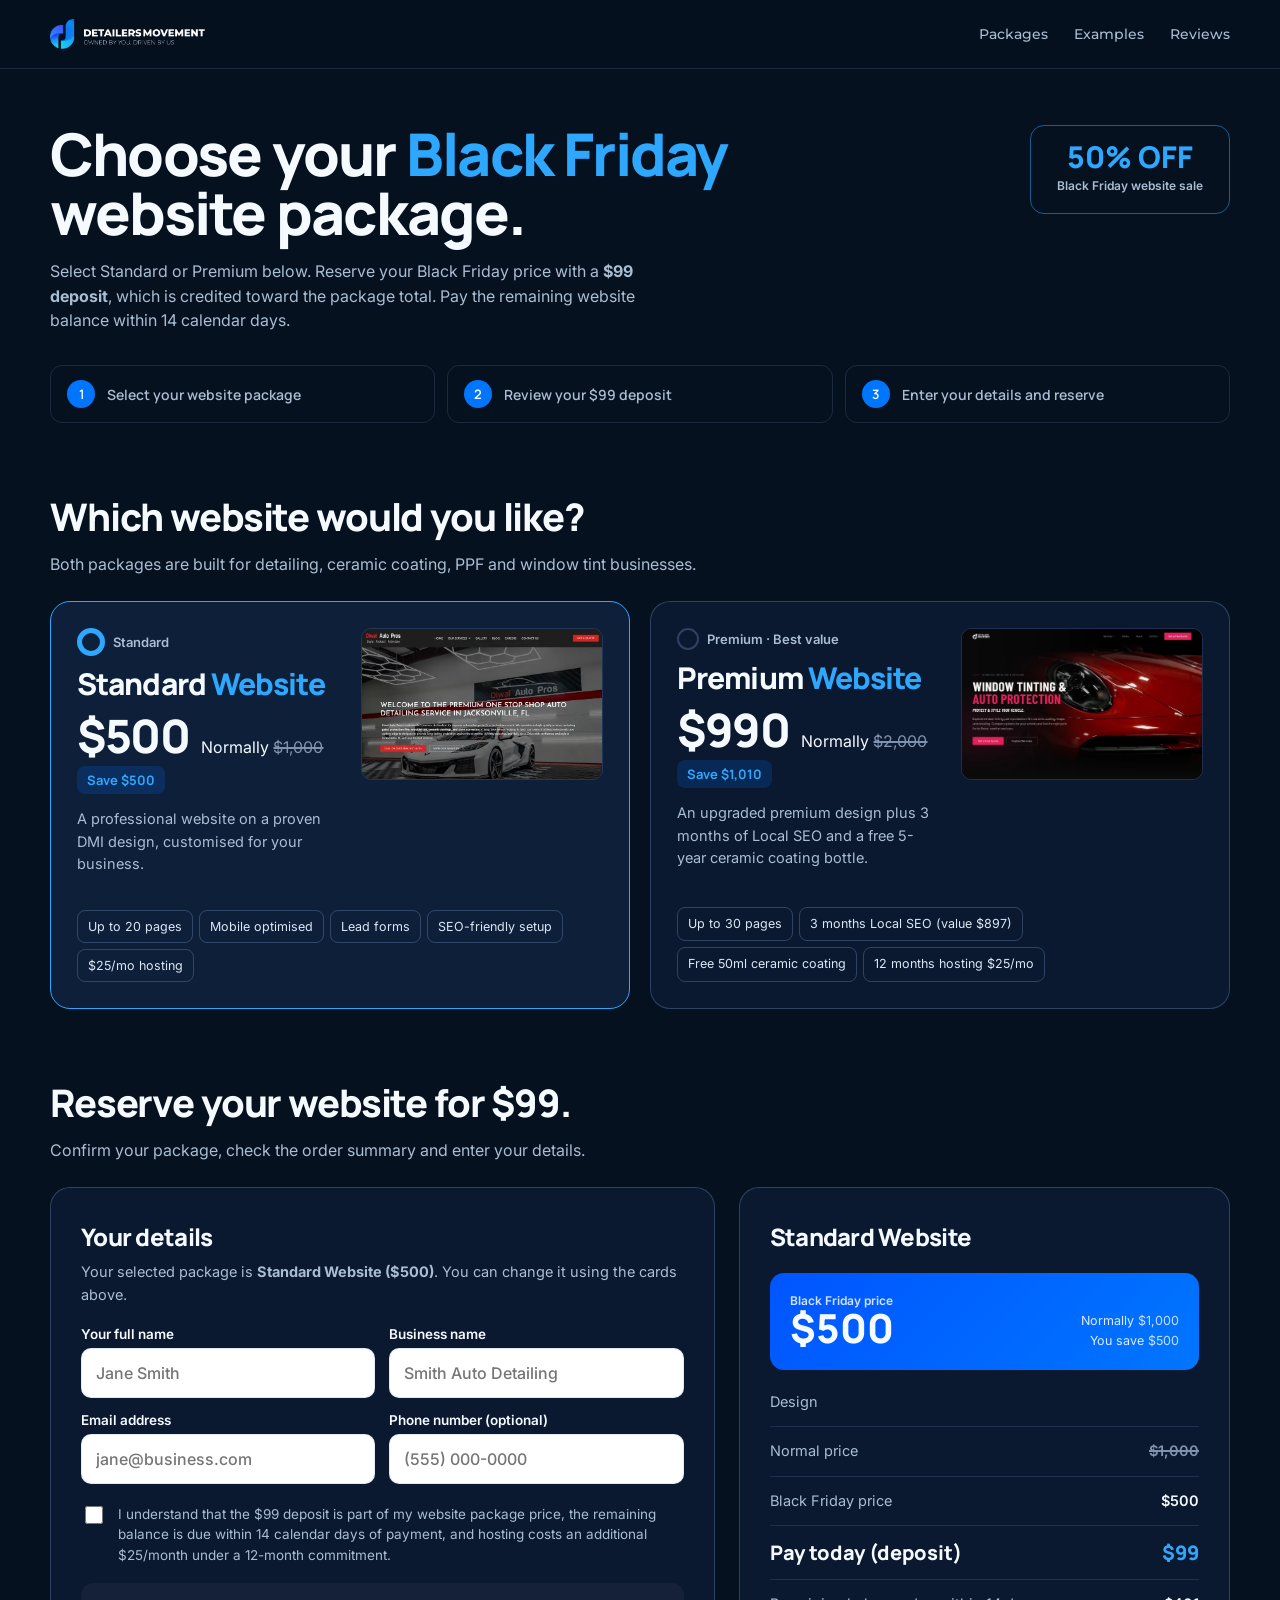
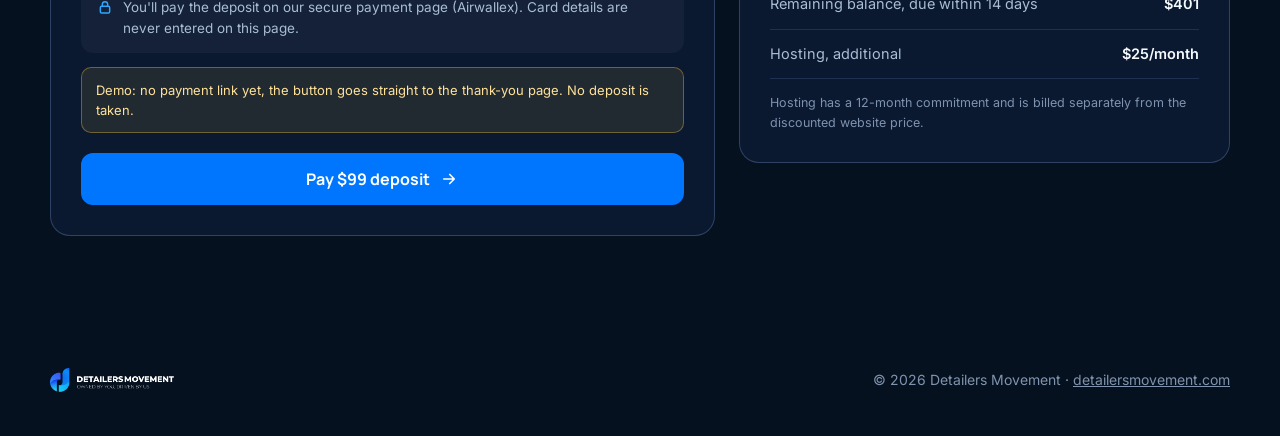
==== site/checkout/index.html @ 22fea7bb "DMI Black Friday 2026 landing + checkout, GHL lead API Co-Authored-By: Claude Opus 5.5 <noreply@anth" ====
<!doctype html>
<html lang="en">
<head>
<meta charset="utf-8">
<meta name="viewport" content="width=device-width,initial-scale=1,viewport-fit=cover">
<title>Reserve your Black Friday website | Detailers Movement</title>
<meta name="robots" content="noindex">
<meta name="theme-color" content="#06111F">
<link rel="icon" href="../assets/favicon.svg" type="image/svg+xml">
<link rel="preconnect" href="https://fonts.googleapis.com"><link rel="preconnect" href="https://fonts.gstatic.com" crossorigin>
<link href="https://fonts.googleapis.com/css2?family=Inter:wght@400;500;600;700&family=Montserrat:wght@500;600&family=Manrope:wght@600;700;800&display=swap" rel="stylesheet">
<link rel="stylesheet" href="../assets/bf.css">
</head>
<body>
<svg width="0" height="0" style="position:absolute" aria-hidden="true">
  <symbol id="i-arrow" viewBox="0 0 24 24" fill="none" stroke="currentColor" stroke-width="2.2" stroke-linecap="round" stroke-linejoin="round"><path d="M5 12h14M13 6l6 6-6 6"/></symbol>
  <symbol id="i-lock" viewBox="0 0 24 24" fill="none" stroke="currentColor" stroke-width="2.2" stroke-linecap="round"><rect x="5" y="11" width="14" height="10" rx="2"/><path d="M8 11V8a4 4 0 018 0v3"/></symbol>
</svg>

<header class="hd">
  <div class="wrap">
    <a class="logo" href="../" aria-label="Back to the Black Friday offer"><img src="../assets/logo-dmi-dark-header.webp" alt="Detailers Movement" width="155" height="30"></a>
    <nav><a href="../#packages">Packages</a><a href="../#examples">Examples</a><a href="../#reviews">Reviews</a></nav>
  </div>
</header>

<main class="co">
  <div class="wrap">
    <div class="co-top">
      <div>
        <h1>Choose your <span class="hl">Black Friday</span><br>website package.</h1>
        <p class="intro">Select Standard or Premium below. Reserve your Black Friday price with a <b>$99 deposit</b>, which is credited toward the package total. Pay the remaining website balance within 14 calendar days.</p>
      </div>
      <div class="badge"><b>50% OFF</b><span>Black Friday website sale</span></div>
    </div>
    <ol class="steps">
      <li>Select your website package</li>
      <li>Review your $99 deposit</li>
      <li>Enter your details and reserve</li>
    </ol>

    <h2>Which website would you like?</h2>
    <p class="h2sub">Both packages are built for detailing, ceramic coating, PPF and window tint businesses.</p>
    <div class="pick" role="radiogroup" aria-label="Website package">
      <label class="opt">
        <input type="radio" name="pkg" value="standard">
        <div>
          <span class="lbl">Standard</span>
          <h3>Standard <span class="hl">Website</span></h3>
          <div class="p"><b>$500</b><span>Normally <s>$1,000</s></span></div>
          <span class="save">Save $500</span>
          <p class="d">A professional website on a proven DMI design, customised for your business.</p>
        </div>
        <div class="img"><img src="../assets/std-diwal-auto-pros.webp" alt="" width="760" height="475"></div>
        <div class="chips"><span>Up to 20 pages</span><span>Mobile optimised</span><span>Lead forms</span><span>SEO-friendly setup</span><span>$25/mo hosting</span></div>
      </label>
      <label class="opt">
        <input type="radio" name="pkg" value="premium">
        <div>
          <span class="lbl">Premium · Best value</span>
          <h3>Premium <span class="hl">Website</span></h3>
          <div class="p"><b>$990</b><span>Normally <s>$2,000</s></span></div>
          <span class="save">Save $1,010</span>
          <p class="d">An upgraded premium design plus 3 months of Local SEO and a free 5-year ceramic coating bottle.</p>
        </div>
        <div class="img"><img src="../assets/prm-3-d.webp" alt="" width="1200" height="750"></div>
        <div class="chips"><span>Up to 30 pages</span><span>3 months Local SEO (value $897)</span><span>Free 50ml ceramic coating</span><span>12 months hosting $25/mo</span></div>
      </label>
    </div>

    <h2>Reserve your website for $99.</h2>
    <p class="h2sub">Confirm your package, check the order summary and enter your details.</p>
    <div class="res">
      <form class="panel" id="payForm" novalidate>
        <h3>Your details</h3>
        <p class="note">Your selected package is <b id="selName">Standard Website</b>. You can change it using the cards above.</p>
        <div class="grid2 f2">
          <div><label for="f-name">Your full name</label><input id="f-name" name="name" autocomplete="name" placeholder="Jane Smith" required></div>
          <div><label for="f-biz">Business name</label><input id="f-biz" name="business" autocomplete="organization" placeholder="Smith Auto Detailing" required></div>
          <div><label for="f-email">Email address</label><input id="f-email" name="email" type="email" autocomplete="email" placeholder="jane@business.com" required></div>
          <div><label for="f-phone">Phone number (optional)</label><input id="f-phone" name="phone" type="tel" autocomplete="tel" placeholder="(555) 000-0000"></div>
        </div>
        <label class="agree"><input type="checkbox" name="agree" required><span>I understand that the $99 deposit is part of my website package price, the remaining balance is due within 14 calendar days of payment, and hosting costs an additional $25/month under a 12-month commitment.</span></label>
        <p class="paynote"><svg><use href="#i-lock"/></svg><span>You'll pay the deposit on our secure payment page (Airwallex). Card details are never entered on this page.</span></p>
        <p class="demo" id="demoNote" hidden>Demo: no payment link yet, the button goes straight to the thank-you page. No deposit is taken.</p>
        <button class="btn wide" type="submit" id="payBtn">Pay $99 deposit <svg><use href="#i-arrow"/></svg></button>
      </form>

      <aside class="panel sum" aria-live="polite">
        <h3 id="sumName">Standard Website</h3>
        <div class="hero-p"><div><small>Black Friday price</small><b id="sumPrice">$500</b></div><span>Normally <span id="sumNormal">$1,000</span><br>You save <span id="sumSave">$500</span></span></div>
        <dl>
          <div class="ln" id="lnDesign" hidden><dt>Design</dt><dd id="dDesign"></dd></div>
          <div class="ln"><dt>Normal price</dt><dd><s id="lnNormal">$1,000</s></dd></div>
          <div class="ln"><dt>Black Friday price</dt><dd id="lnPrice">$500</dd></div>
          <div class="ln today"><dt>Pay today (deposit)</dt><dd>$99</dd></div>
          <div class="ln"><dt>Remaining balance, due within 14 days</dt><dd id="lnRest">$401</dd></div>
          <div class="ln"><dt>Hosting, additional</dt><dd>$25/month</dd></div>
        </dl>
        <p class="fine">Hosting has a 12-month commitment and is billed separately from the discounted website price.</p>
      </aside>
    </div>
  </div>
</main>

<footer class="ft">
  <div class="wrap">
    <img src="../assets/logo-dmi-dark-header.webp" alt="Detailers Movement" width="124" height="24">
    <span>© 2026 Detailers Movement · <a href="https://www.detailersmovement.com/">detailersmovement.com</a></span>
  </div>
</footer>

<script src="../assets/bf.js"></script>
<script>
(function(){
  const {PACKAGES,DEPOSIT,CONFIG,fmt}=window.BF;
  const radios=[...document.querySelectorAll('input[name=pkg]')];
  const $=id=>document.getElementById(id);
  const QS=new URLSearchParams(location.search),start=QS.get('pkg');
  let design=(QS.get('design')||'').slice(0,80); // design picked on the landing page; dropped if they switch package
  (radios.find(r=>r.value===start)||radios[0]).checked=true;

  function render(){
    const k=radios.find(r=>r.checked).value,p=PACKAGES[k];
    $('selName').textContent=p.name+' ('+fmt(p.price)+')';
    $('sumName').textContent=p.name;
    $('sumPrice').textContent=$('lnPrice').textContent=fmt(p.price);
    $('sumNormal').textContent=$('lnNormal').textContent=fmt(p.normal);
    $('sumSave').textContent=fmt(p.normal-p.price);
    $('lnRest').textContent=fmt(p.price-DEPOSIT);
    $('demoNote').hidden=!!CONFIG.airwallex[k];
    if(design&&k!==start)design='';
    $('lnDesign').hidden=!design;$('dDesign').textContent=design;
    history.replaceState(null,'','?pkg='+k+(design?'&design='+encodeURIComponent(design):''));
  }
  radios.forEach(r=>r.addEventListener('change',render));
  render();

  // prefill from the landing-page lead form
  const lead=window.BF.lead();
  if(lead){ $('f-name').value=lead.name||''; $('f-email').value=lead.email||''; $('f-biz').value=lead.business||''; $('f-phone').value=lead.phone||''; }

  $('payForm').addEventListener('submit',async e=>{
    e.preventDefault();
    const f=e.target;
    if(!f.checkValidity()){ f.reportValidity(); return; }
    const k=radios.find(r=>r.checked).value,p=PACKAGES[k],d=Object.fromEntries(new FormData(f));
    $('payBtn').disabled=true;
    await window.BF.send({type:'deposit_started',package:p.name,package_price:p.price,design:design||undefined,deposit:DEPOSIT,name:d.name,email:d.email,business:d.business,phone:d.phone});
    try{sessionStorage.setItem('bf_pkg',k);}catch(err){}
    location.href=CONFIG.airwallex[k]||('../thank-you/?pkg='+k+'&demo=1');
  });
})();
</script>
</body>
</html>
---- site/assets/bf.css ----
/* DMI Black Friday 2026 — shared styles (landing, checkout, thank-you) */
:root{
  --bg:#06111F; --bg2:#0A1830; --bg3:#0E1F3A; --line:rgba(140,175,230,.16); --line2:rgba(140,175,230,.28);
  --text:#F5FAFF; --muted:#A9BDD3; --dim:#7F93AE;
  --blue:#0076FF; --deep:#0055FF; --bright:#2EA8FF;
  --light:#F4F6FA; --navy:#212A40;
  --r:18px; --wrap:1180px;
}
*{box-sizing:border-box}
html{-webkit-text-size-adjust:100%;scroll-behavior:smooth}
body{margin:0;background:var(--bg);color:var(--text);font:400 16px/1.55 Inter,system-ui,sans-serif;-webkit-font-smoothing:antialiased}
img{max-width:100%;display:block}
a{color:inherit}
h1,h2,h3{font-family:Manrope,Inter,sans-serif;margin:0;letter-spacing:-.03em}
.wrap{width:min(var(--wrap),100% - 40px);margin-inline:auto}
.hl{color:var(--bright)}
s{color:var(--dim);text-decoration-thickness:2px}

/* buttons */
.btn{display:inline-flex;align-items:center;justify-content:center;gap:10px;min-height:52px;padding:0 26px;border:0;border-radius:12px;
  background:var(--blue);color:#fff;font:700 16px/1 Manrope,Inter,sans-serif;text-decoration:none;cursor:pointer;transition:background .2s}
.btn:hover{background:var(--deep)}
.btn svg{width:18px;height:18px;flex:none}
.btn.ghost{background:transparent;border:1px solid var(--line2);color:var(--text)}
.btn.ghost:hover{background:rgba(46,168,255,.08)}
.btn.wide{width:100%}
.btn.sm{min-height:42px;padding:0 18px;font-size:14px;border-radius:10px}

/* header */
.hd{position:sticky;top:0;z-index:20;background:rgba(6,17,31,.86);backdrop-filter:blur(12px);-webkit-backdrop-filter:blur(12px);border-bottom:1px solid var(--line)}
.hd .wrap{display:flex;align-items:center;gap:28px;height:68px}
.hd .logo img{height:30px;width:auto}
.hd .short{display:none}
.hd nav{display:flex;gap:26px;margin-left:auto;font:500 14px Montserrat,Inter,sans-serif}
.hd nav a{text-decoration:none;color:var(--muted)}
.hd nav a:hover{color:var(--text)}

/* hero */
.hero{position:relative;overflow:hidden;padding:64px 0 72px}
.hero-bg{position:absolute;inset:0;z-index:0}
.hero-bg img{width:100%;height:100%;object-fit:cover;object-position:50% 42%;opacity:.7}
.hero-bg::after{content:"";position:absolute;inset:0;background:linear-gradient(90deg,rgba(6,17,31,.96) 18%,rgba(6,17,31,.55) 46%,rgba(6,17,31,.35) 60%,rgba(6,17,31,.8) 88%),linear-gradient(0deg,var(--bg),transparent 35%)}
.hero .wrap{position:relative;z-index:1;display:grid;grid-template-columns:1.15fr .85fr;gap:56px;align-items:center}
.kicker{margin:0 0 18px;color:var(--muted);font-weight:500;font-size:15px}
.hero h1{font-size:clamp(44px,5.6vw,80px);line-height:.98;font-weight:800}
.promo{display:inline-block;margin:22px 0 0;padding:12px 22px 14px;background:var(--blue);border-radius:12px;transform:rotate(-1.5deg)}
.promo b{display:block;font:800 clamp(34px,3.8vw,52px)/1 Manrope,sans-serif;letter-spacing:-.03em}
.promo span{display:block;margin-top:4px;font:700 15px/1 Manrope,sans-serif;letter-spacing:.02em}
.hero .lead{max-width:520px;margin:24px 0 0;color:var(--muted);font-size:18px}
.perks{display:flex;gap:28px;margin:30px 0 0;padding:0;list-style:none}
.perks li{display:flex;align-items:center;gap:10px;font:600 15px/1.25 Manrope,sans-serif}
.perks svg{width:26px;height:26px;color:var(--bright);flex:none}

/* form card */
.fcard{background:rgba(10,24,48,.92);border:1px solid var(--line2);border-radius:var(--r);padding:30px}
.fcard h2{font-size:28px;line-height:1.1;font-weight:800}
.fcard p{margin:10px 0 20px;color:var(--muted);font-size:15px}
.field{position:relative;margin-bottom:12px}
.field input{width:100%;height:52px;padding:0 16px 0 46px;border:1px solid var(--line2);border-radius:12px;background:#fff;color:var(--navy);font:500 16px Inter,sans-serif}
.field input:focus{outline:2px solid var(--bright);outline-offset:1px}
.field svg{position:absolute;left:16px;top:50%;width:18px;height:18px;margin-top:-9px;color:#6A7891}
.secure{display:flex;align-items:center;justify-content:center;gap:8px;margin:14px 0 0;color:var(--dim);font-size:13px}
.secure svg{width:14px;height:14px}
.form-ok{display:none;padding:14px 16px;border-radius:12px;background:rgba(46,168,255,.12);color:var(--text);font-size:15px}

/* sections */
.sec{padding:96px 0}
.sec-hd{display:flex;align-items:end;justify-content:space-between;gap:24px;margin-bottom:40px}
.sec-hd h2{font-size:clamp(32px,3.6vw,48px);line-height:1.05;font-weight:800}
.sec-hd p{max-width:420px;margin:0;color:var(--muted)}

/* packages */
.pk-grid{display:grid;grid-template-columns:1fr 1fr;gap:24px;align-items:stretch}
.pk{position:relative;display:flex;flex-direction:column;background:var(--bg2);border:1px solid var(--line);border-radius:22px;padding:34px}
.pk.best{border-color:rgba(46,168,255,.55);background:linear-gradient(var(--bg3),var(--bg2))}
.pk .tag{position:absolute;top:-14px;right:28px;padding:7px 14px;border-radius:8px;background:var(--blue);font:800 13px/1 Manrope,sans-serif}
.pk h3{font-size:30px;font-weight:800}
.pk .sub{margin:6px 0 0;color:var(--muted)}
.price{display:flex;align-items:center;gap:16px;margin:22px 0 4px}
.price b{font:800 72px/1 Manrope,sans-serif;letter-spacing:-.04em}
.off{padding:8px 10px;border-radius:10px;background:rgba(0,118,255,.18);color:var(--bright);font:800 15px/1.05 Manrope,sans-serif;text-align:center}
.was{margin:0;color:var(--muted)}
.ticks{margin:24px 0 0;padding:0;list-style:none;display:grid;gap:11px}
.ticks li{display:flex;gap:12px;align-items:flex-start}
.ticks svg{width:20px;height:20px;margin-top:2px;color:var(--bright);flex:none}
.extras{display:grid;gap:10px;margin:22px 0 0}
.extra{display:flex;align-items:center;gap:14px;padding:14px 16px;border:1px solid var(--line);border-radius:14px;background:rgba(255,255,255,.02)}
.extra svg{width:22px;height:22px;color:var(--bright);flex:none}
.extra b{font-family:Manrope,sans-serif}
.extra small{display:block;color:var(--muted);font-size:13px}
.extra .bottle{margin-left:auto;width:64px;height:64px;border-radius:10px;background:#0B1424;border:1px solid var(--line);display:grid;place-items:center;color:var(--dim);font-size:10px;text-align:center;line-height:1.2}
.pk .btn{margin-top:auto}
.pk .ticks + .extras, .pk .push{margin-bottom:28px}
.pk-foot{margin-top:28px}

/* reviews */
.rv-grid{display:grid;grid-template-columns:repeat(3,1fr);gap:20px}
.rv{margin:0;display:flex;flex-direction:column;background:var(--bg2);border:1px solid var(--line);border-radius:var(--r);padding:26px}
.stars{color:#FFC93C;letter-spacing:2px;font-size:17px}
.rv blockquote{margin:14px 0 22px;font-size:15.5px;color:#DCE7F5}
.rv .who{display:flex;align-items:center;gap:12px;margin-top:auto}
.rv .who img{width:44px;height:44px;border-radius:50%;object-fit:cover}
.rv .who b{display:block;font:700 15px Manrope,sans-serif}
.rv .who span{color:var(--muted);font-size:13.5px}

/* examples (light band so the page doesn't read as one long dark block) */
.light{background:var(--light);color:var(--navy)}
.light .sec-hd p{color:#5E6A80}
.ex + .ex{margin-top:72px}
.ex-row{display:grid;grid-template-columns:repeat(5,1fr);gap:20px}
.site{text-decoration:none}
.browser{border-radius:10px;overflow:hidden;background:#fff;box-shadow:0 1px 0 rgba(33,42,64,.06),0 14px 30px -14px rgba(33,42,64,.35);border:1px solid #DDE3EE}
.browser i{display:flex;gap:5px;padding:7px 9px;background:#EEF1F6}
.browser i::before,.browser i::after,.browser i b{content:"";width:7px;height:7px;border-radius:50%;background:#C9D1DE}
.browser img{aspect-ratio:16/10;width:100%;height:auto;object-fit:cover;object-position:top}
.site .meta{display:flex;align-items:center;justify-content:space-between;gap:8px;margin-top:12px}
.site .meta b{font:700 15px Manrope,sans-serif}
.site .meta span{color:var(--blue);font:600 13.5px Inter,sans-serif;white-space:nowrap}
.site:hover .meta span{text-decoration:underline}
.prm .shot{position:relative}
.prm .phone{position:absolute;right:-6px;bottom:-10px;width:24%;border-radius:9px;border:3px solid #10151F;overflow:hidden;box-shadow:0 10px 20px -8px rgba(0,0,0,.45);background:#000}
.prm .phone img{aspect-ratio:9/19.5;width:100%;height:auto;object-fit:cover;object-position:top}

/* quote */
.quote{display:grid;grid-template-columns:1fr 1.1fr;gap:48px;align-items:center;background:var(--bg2);border:1px solid var(--line2);border-radius:24px;padding:48px}
.quote h2{font-size:clamp(32px,3.4vw,46px);line-height:1.05;font-weight:800}
.quote p{margin:14px 0 0;color:var(--muted)}
.quote .row3{display:grid;grid-template-columns:1fr 1fr 1fr;gap:12px}
.quote .field{margin:0}

/* end strip */
.strip{background:var(--blue);margin-top:96px}
.strip .wrap{display:flex;align-items:center;justify-content:space-between;gap:24px;min-height:120px}
.strip b{display:block;font:800 30px/1.1 Manrope,sans-serif;letter-spacing:-.02em}
.strip span{opacity:.9}
.strip .big{font:800 52px/1 Manrope,sans-serif;letter-spacing:-.03em;text-align:right}
.strip .big small{display:block;font:600 16px Inter,sans-serif;letter-spacing:0;opacity:.9;margin-top:6px}
.ft{padding:36px 0 44px;color:var(--dim);font-size:14px}
.ft .wrap{display:flex;align-items:center;justify-content:space-between;gap:20px}
.ft img{height:24px;width:auto}

/* reveal (one effect for the whole page: each block fades in once) */
.rv-in{opacity:0;transform:translateY(16px);transition:opacity .7s ease,transform .7s ease}
.rv-in.on{opacity:1;transform:none}
@media (prefers-reduced-motion:reduce){.rv-in{opacity:1;transform:none;transition:none}html{scroll-behavior:auto}}

/* tablet */
@media (max-width:1024px){
  .hero .wrap{grid-template-columns:1fr;gap:36px}
  .ex-row{grid-template-columns:repeat(3,1fr)}
  .quote{grid-template-columns:1fr}
  .hd nav{display:none}
  .hd .btn{margin-left:auto}
}
/* phone */
@media (max-width:680px){
  body{font-size:15.5px}
  .wrap{width:calc(100% - 32px)}
  .hd .wrap{height:60px}
  .hd .logo img{height:24px}
  .hd .long{display:none}.hd .short{display:inline}
  .hero{padding:36px 0 48px}
  .hero-bg img{object-position:62% 0;opacity:.28}
  .hero .lead{font-size:16px}
  .perks{gap:14px;justify-content:space-between}
  .perks li{flex-direction:column;align-items:flex-start;font-size:13.5px;gap:6px}
  .fcard{padding:22px}
  .sec{padding:64px 0}
  .sec-hd{flex-direction:column;align-items:flex-start;margin-bottom:26px}
  .pk-grid{grid-template-columns:1fr;gap:30px}
  .pk{padding:26px 22px}
  .price b{font-size:58px}
  .rv-grid,.ex-row{display:flex;overflow-x:auto;scroll-snap-type:x mandatory;gap:14px;margin-inline:-16px;padding:0 16px 8px;scrollbar-width:none}
  .rv-grid::-webkit-scrollbar,.ex-row::-webkit-scrollbar{display:none}
  .rv{flex:0 0 84%;scroll-snap-align:center}
  .site{flex:0 0 72%;scroll-snap-align:center}
  .quote{padding:26px 22px;gap:24px}
  .quote .row3{grid-template-columns:1fr}
  .strip{margin-top:64px}
  .strip .wrap{flex-direction:column;align-items:flex-start;padding:26px 0;gap:10px}
  .strip .big{text-align:left;font-size:40px}
  .ft .wrap{flex-direction:column;align-items:flex-start}
}

/* ===== checkout ===== */
.co{padding:56px 0 96px}
.co-top{display:flex;justify-content:space-between;gap:32px;align-items:flex-start}
.co h1{font-size:clamp(38px,4.6vw,64px);line-height:1;font-weight:800}
.co .intro{max-width:620px;margin:16px 0 0;color:var(--muted)}
.co .badge{flex:none;padding:16px 26px;border:1px solid rgba(46,168,255,.5);border-radius:14px;text-align:center}
.co .badge b{display:block;font:800 30px/1 Manrope,sans-serif;color:var(--bright)}
.co .badge span{font:600 12px Inter,sans-serif;color:var(--muted)}
.steps{display:grid;grid-template-columns:repeat(3,1fr);gap:12px;margin:32px 0 0;padding:0;list-style:none;counter-reset:s}
.steps li{display:flex;align-items:center;gap:12px;padding:14px 16px;border:1px solid var(--line);border-radius:12px;font:600 14px Manrope,sans-serif;color:var(--muted)}
.steps li::before{counter-increment:s;content:counter(s);display:grid;place-items:center;width:28px;height:28px;border-radius:50%;background:var(--blue);color:#fff;font-size:13px}
.co h2{font-size:clamp(28px,3vw,38px);font-weight:800;margin:64px 0 6px}
.co .h2sub{margin:0 0 24px;color:var(--muted)}
.pick{display:grid;grid-template-columns:1fr 1fr;gap:20px}
.opt{position:relative;display:grid;grid-template-columns:1fr 46%;gap:20px;padding:26px;border:1.5px solid var(--line2);border-radius:20px;background:var(--bg2);cursor:pointer;transition:border-color .2s,background .2s}
.opt input{position:absolute;opacity:0;pointer-events:none}
.opt:has(input:checked){border-color:var(--bright);background:var(--bg3)}
.opt .lbl{display:flex;align-items:center;gap:8px;margin-bottom:12px;color:var(--muted);font:600 13px Inter,sans-serif}
.opt .lbl::before{content:"";width:18px;height:18px;border-radius:50%;border:2px solid var(--line2);flex:none}
.opt:has(input:checked) .lbl::before{border:5px solid var(--bright)}
.opt h3{font-size:30px;font-weight:800;line-height:1.05}
.opt .p{display:flex;align-items:baseline;gap:12px;margin:14px 0 6px}
.opt .p b{font:800 46px/1 Manrope,sans-serif;letter-spacing:-.03em}
.opt .save{display:inline-block;padding:5px 10px;border-radius:8px;background:rgba(0,118,255,.18);color:var(--bright);font:700 13px Manrope,sans-serif}
.opt p.d{margin:14px 0 0;color:var(--muted);font-size:14.5px}
.opt .chips{display:flex;flex-wrap:wrap;gap:6px;margin-top:14px;grid-column:1/-1}
.opt .chips span{padding:6px 10px;border:1px solid var(--line2);border-radius:8px;font-size:12.5px;color:#DCE7F5}
.opt .img{align-self:start;border-radius:10px;overflow:hidden;border:1px solid var(--line)}
.opt .img img{aspect-ratio:16/10;height:auto;object-fit:cover;object-position:top;width:100%}
.res{display:grid;grid-template-columns:1.15fr .85fr;gap:24px;align-items:start}
.panel{padding:30px;border:1px solid var(--line2);border-radius:20px;background:var(--bg2)}
.panel h3{font-size:24px;font-weight:800}
.panel .note{margin:6px 0 20px;color:var(--muted);font-size:14.5px}
.grid2{display:grid;grid-template-columns:1fr 1fr;gap:14px}
.f2 label{display:block;font:600 13.5px Inter,sans-serif;margin-bottom:6px}
.f2 input{width:100%;height:50px;padding:0 14px;border:1px solid var(--line2);border-radius:10px;background:#fff;color:var(--navy);font:500 16px Inter,sans-serif}
.f2 input:focus{outline:2px solid var(--bright);outline-offset:1px}
.agree{display:flex;gap:12px;margin:20px 0 0;font-size:13.5px;color:var(--muted);line-height:1.5}
.agree input{width:18px;height:18px;margin-top:2px;flex:none;accent-color:var(--blue)}
.paynote{display:flex;gap:10px;align-items:flex-start;margin:18px 0 0;padding:14px 16px;border-radius:12px;background:rgba(255,255,255,.04);font-size:13.5px;color:var(--muted)}
.paynote svg{width:16px;height:16px;margin-top:2px;color:var(--bright);flex:none}
.demo{margin:14px 0 0;padding:12px 14px;border-radius:10px;background:rgba(255,201,60,.1);border:1px solid rgba(255,201,60,.35);color:#FFE29A;font-size:13px}
.panel .btn{margin-top:20px}
.sum{position:sticky;top:92px}
.sum .hero-p{margin:18px 0 8px;padding:20px;border-radius:14px;background:linear-gradient(135deg,var(--deep),var(--blue));display:flex;justify-content:space-between;align-items:end}
.sum .hero-p small{display:block;font:600 12px Inter,sans-serif;opacity:.85}
.sum .hero-p b{font:800 40px/1 Manrope,sans-serif}
.sum .hero-p span{text-align:right;font-size:12.5px;opacity:.9}
.sum dl{margin:0}
.sum .ln{display:flex;justify-content:space-between;gap:12px;padding:13px 0;border-bottom:1px solid var(--line);font-size:14.5px}
.sum .ln dt{color:var(--muted)}
.sum .ln dd{margin:0;font-weight:600}
.sum .ln.today dt,.sum .ln.today dd{color:var(--text);font:800 20px Manrope,sans-serif}
.sum .ln.today dd{color:var(--bright)}
.sum .fine{margin:14px 0 0;font-size:12.5px;color:var(--dim)}
@media (max-width:1024px){.pick,.res{grid-template-columns:1fr}.sum{position:static}}
@media (max-width:680px){
  .co{padding:32px 0 64px}
  .co-top{flex-direction:column;gap:16px}
  .steps{grid-template-columns:1fr;gap:8px}
  .co h2{margin-top:44px}
  .opt{grid-template-columns:1fr;padding:20px}
  .opt .img{display:none}
  .panel{padding:22px}
  .grid2{grid-template-columns:1fr}
}

/* ===== thank you ===== */
.ty{padding:80px 0 100px}
.ty .wrap{max-width:760px}
.ty h1{font-size:clamp(38px,4.6vw,60px);line-height:1.02;font-weight:800}
.ty .intro{margin:18px 0 0;color:var(--muted);font-size:18px}
.next{margin:40px 0 0;padding:0;list-style:none;display:grid;gap:12px;counter-reset:n}
.next li{display:flex;gap:16px;padding:18px 20px;border:1px solid var(--line);border-radius:14px;background:var(--bg2)}
.next li::before{counter-increment:n;content:counter(n);display:grid;place-items:center;width:30px;height:30px;border-radius:50%;background:var(--blue);font:800 14px Manrope,sans-serif;flex:none}
.next b{display:block;font-family:Manrope,sans-serif}
.next span{color:var(--muted);font-size:14.5px}
.ty .btn{margin-top:32px}
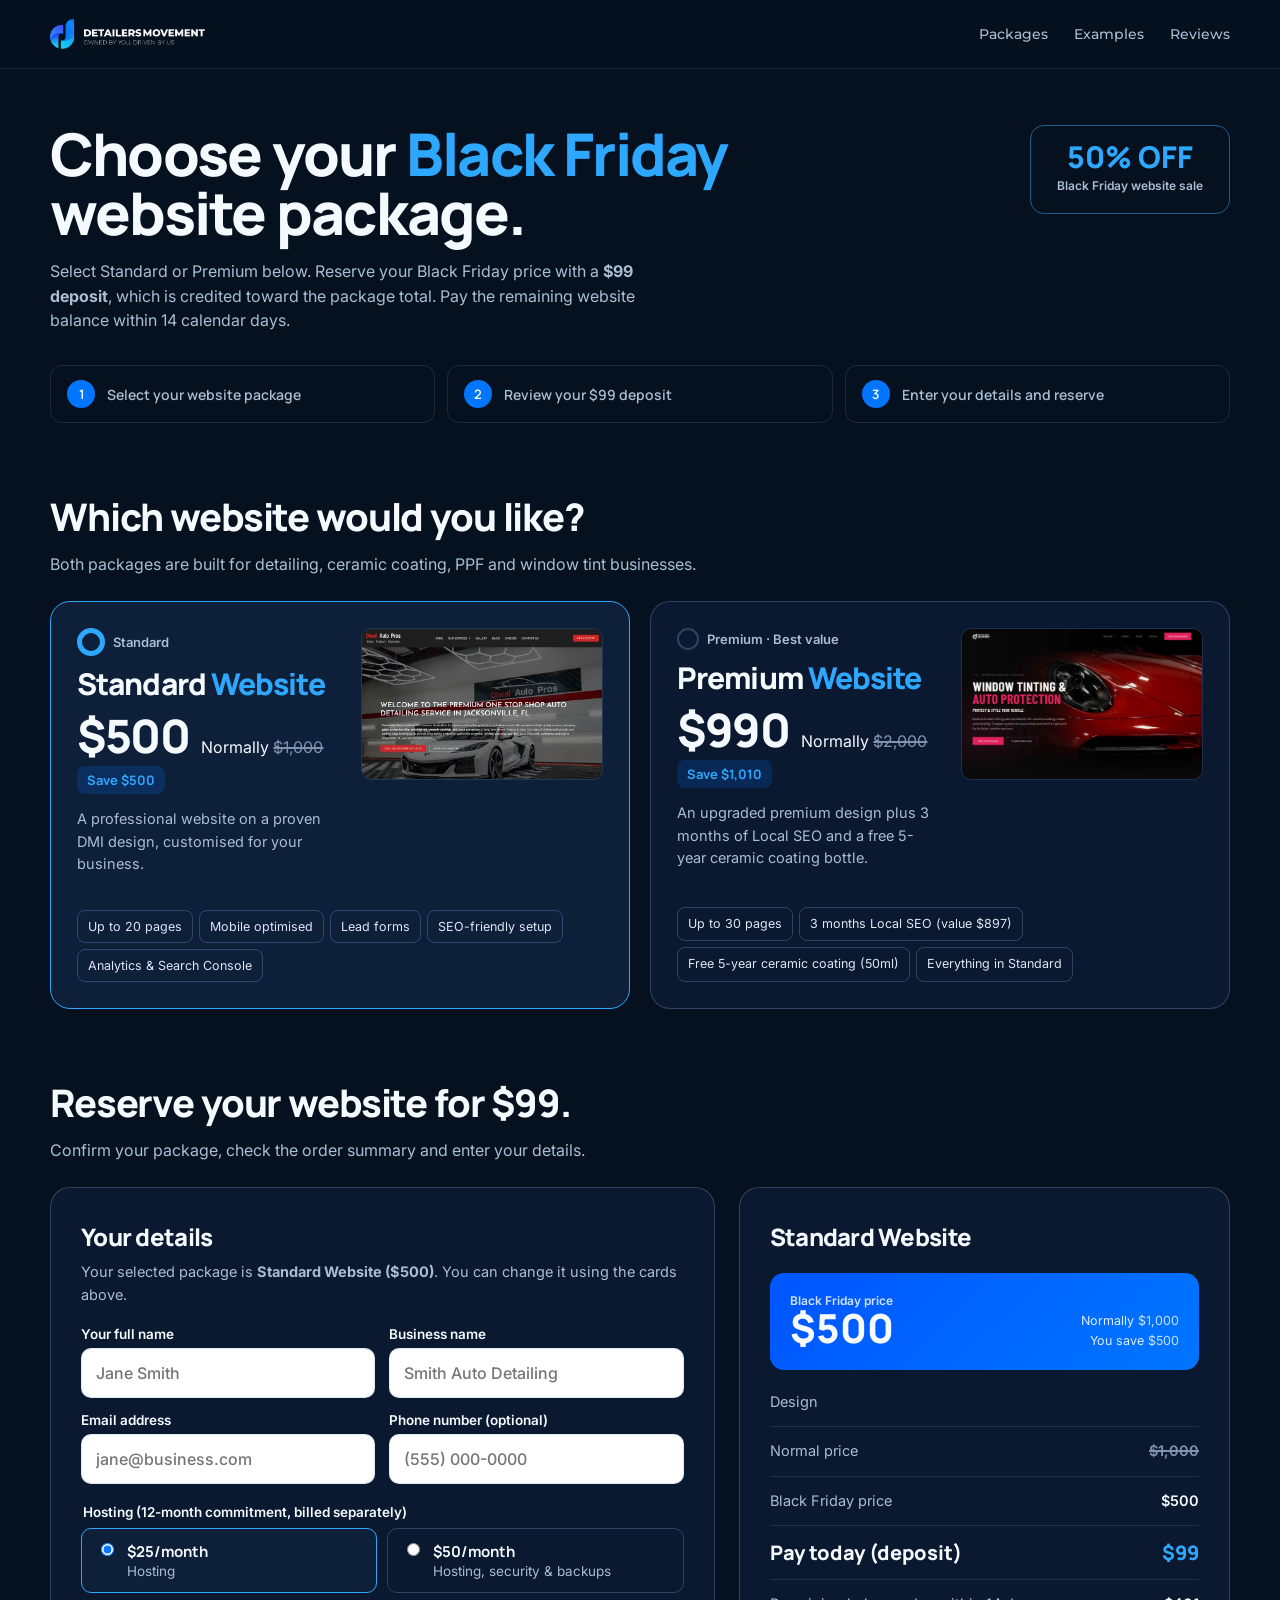
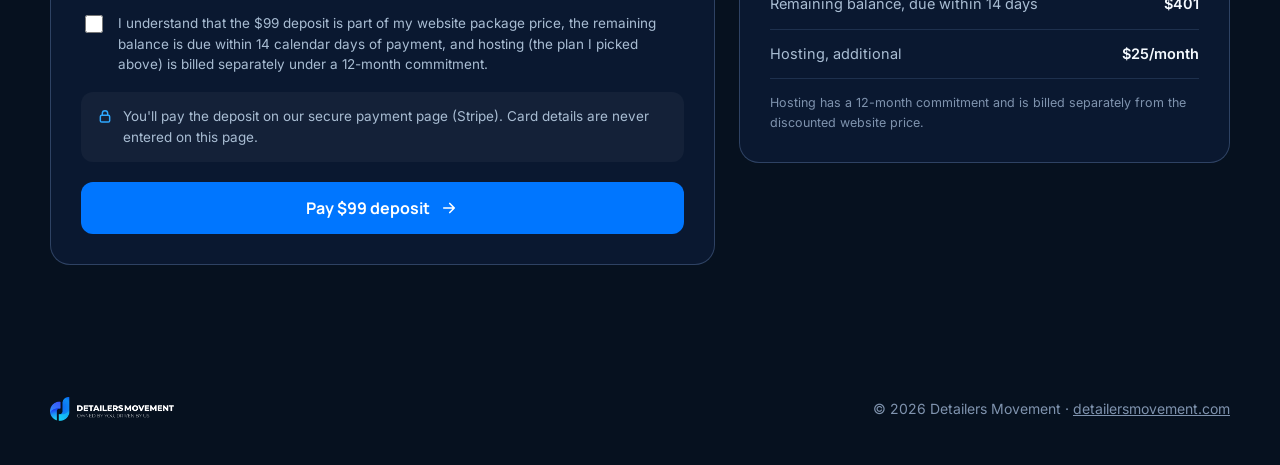
==== commit 54efb311: "BF offer per Ed: 50% off pricing, page limits, free ceramic (temp Apeax photo), hosting choice, GHL " ====
--- a/site/checkout/index.html
+++ b/site/checkout/index.html
@@ -52,7 +52,7 @@
           <p class="d">A professional website on a proven DMI design, customised for your business.</p>
         </div>
         <div class="img"><img src="../assets/std-diwal-auto-pros.webp" alt="" width="760" height="475"></div>
-        <div class="chips"><span>Up to 20 pages</span><span>Mobile optimised</span><span>Lead forms</span><span>SEO-friendly setup</span><span>$25/mo hosting</span></div>
+        <div class="chips"><span>Up to 20 pages</span><span>Mobile optimised</span><span>Lead forms</span><span>SEO-friendly setup</span><span>Analytics &amp; Search Console</span></div>
       </label>
       <label class="opt">
         <input type="radio" name="pkg" value="premium">
@@ -64,7 +64,7 @@
           <p class="d">An upgraded premium design plus 3 months of Local SEO and a free 5-year ceramic coating bottle.</p>
         </div>
         <div class="img"><img src="../assets/prm-3-d.webp" alt="" width="1200" height="750"></div>
-        <div class="chips"><span>Up to 30 pages</span><span>3 months Local SEO (value $897)</span><span>Free 50ml ceramic coating</span><span>12 months hosting $25/mo</span></div>
+        <div class="chips"><span>Up to 30 pages</span><span>3 months Local SEO (value $897)</span><span>Free 5-year ceramic coating (50ml)</span><span>Everything in Standard</span></div>
       </label>
     </div>
 
@@ -80,8 +80,13 @@
           <div><label for="f-email">Email address</label><input id="f-email" name="email" type="email" autocomplete="email" placeholder="jane@business.com" required></div>
           <div><label for="f-phone">Phone number (optional)</label><input id="f-phone" name="phone" type="tel" autocomplete="tel" placeholder="(555) 000-0000"></div>
         </div>
-        <label class="agree"><input type="checkbox" name="agree" required><span>I understand that the $99 deposit is part of my website package price, the remaining balance is due within 14 calendar days of payment, and hosting costs an additional $25/month under a 12-month commitment.</span></label>
-        <p class="paynote"><svg><use href="#i-lock"/></svg><span>You'll pay the deposit on our secure payment page (Airwallex). Card details are never entered on this page.</span></p>
+        <fieldset class="host">
+          <legend>Hosting (12-month commitment, billed separately)</legend>
+          <label><input type="radio" name="hosting" value="basic" checked><span><b>$25/month</b>Hosting</span></label>
+          <label><input type="radio" name="hosting" value="secure"><span><b>$50/month</b>Hosting, security &amp; backups</span></label>
+        </fieldset>
+        <label class="agree"><input type="checkbox" name="agree" required><span>I understand that the $99 deposit is part of my website package price, the remaining balance is due within 14 calendar days of payment, and hosting (the plan I picked above) is billed separately under a 12-month commitment.</span></label>
+        <p class="paynote"><svg><use href="#i-lock"/></svg><span>You'll pay the deposit on our secure payment page (Stripe). Card details are never entered on this page.</span></p>
         <p class="demo" id="demoNote" hidden>Demo: no payment link yet, the button goes straight to the thank-you page. No deposit is taken.</p>
         <button class="btn wide" type="submit" id="payBtn">Pay $99 deposit <svg><use href="#i-arrow"/></svg></button>
       </form>
@@ -95,7 +100,7 @@
           <div class="ln"><dt>Black Friday price</dt><dd id="lnPrice">$500</dd></div>
           <div class="ln today"><dt>Pay today (deposit)</dt><dd>$99</dd></div>
           <div class="ln"><dt>Remaining balance, due within 14 days</dt><dd id="lnRest">$401</dd></div>
-          <div class="ln"><dt>Hosting, additional</dt><dd>$25/month</dd></div>
+          <div class="ln"><dt>Hosting, additional</dt><dd id="lnHost">$25/month</dd></div>
         </dl>
         <p class="fine">Hosting has a 12-month commitment and is billed separately from the discounted website price.</p>
       </aside>
@@ -113,7 +118,8 @@
 <script src="../assets/bf.js"></script>
 <script>
 (function(){
-  const {PACKAGES,DEPOSIT,CONFIG,fmt}=window.BF;
+  const {PACKAGES,DEPOSIT,HOSTING,CONFIG,fmt}=window.BF;
+  const hostSel=()=>(document.querySelector('input[name=hosting]:checked')||{}).value||'basic';
   const radios=[...document.querySelectorAll('input[name=pkg]')];
   const $=id=>document.getElementById(id);
   const QS=new URLSearchParams(location.search),start=QS.get('pkg');
@@ -128,12 +134,14 @@
     $('sumNormal').textContent=$('lnNormal').textContent=fmt(p.normal);
     $('sumSave').textContent=fmt(p.normal-p.price);
     $('lnRest').textContent=fmt(p.price-DEPOSIT);
-    $('demoNote').hidden=!!CONFIG.airwallex[k];
+    $('demoNote').hidden=!!CONFIG.payment[k];
+    const h=HOSTING[hostSel()];$('lnHost').textContent=fmt(h.price)+'/month';
     if(design&&k!==start)design='';
     $('lnDesign').hidden=!design;$('dDesign').textContent=design;
     history.replaceState(null,'','?pkg='+k+(design?'&design='+encodeURIComponent(design):''));
   }
   radios.forEach(r=>r.addEventListener('change',render));
+  document.querySelectorAll('input[name=hosting]').forEach(r=>r.addEventListener('change',render));
   render();
 
   // prefill from the landing-page lead form
@@ -146,9 +154,10 @@
     if(!f.checkValidity()){ f.reportValidity(); return; }
     const k=radios.find(r=>r.checked).value,p=PACKAGES[k],d=Object.fromEntries(new FormData(f));
     $('payBtn').disabled=true;
-    await window.BF.send({type:'deposit_started',package:p.name,package_price:p.price,design:design||undefined,deposit:DEPOSIT,name:d.name,email:d.email,business:d.business,phone:d.phone});
+    await window.BF.send({type:'deposit_started',package:p.name,package_price:p.price,design:design||undefined,deposit:DEPOSIT,hosting:HOSTING[hostSel()].label+' $'+HOSTING[hostSel()].price+'/month',name:d.name,email:d.email,business:d.business,phone:d.phone});
     try{sessionStorage.setItem('bf_pkg',k);}catch(err){}
-    location.href=CONFIG.airwallex[k]||('../thank-you/?pkg='+k+'&demo=1');
+    // GHL payment page; the email is passed along so the customer doesn't type it twice
+    location.href=CONFIG.payment[k]?CONFIG.payment[k]+'?email='+encodeURIComponent(d.email):('../thank-you/?pkg='+k+'&demo=1');
   });
 })();
 </script>
--- a/site/assets/bf.css
+++ b/site/assets/bf.css
@@ -260,3 +260,12 @@
 .next b{display:block;font-family:Manrope,sans-serif}
 .next span{color:var(--muted);font-size:14.5px}
 .ty .btn{margin-top:32px}
+
+/* hosting choice at checkout (Ed 09/11: keep both $25 and $50) */
+.host{margin:20px 0 0;padding:0;border:0;display:grid;grid-template-columns:1fr 1fr;gap:10px}
+.host legend{grid-column:1/-1;margin-bottom:8px;font:600 13.5px Inter,sans-serif}
+.host label{display:flex;gap:10px;align-items:flex-start;padding:12px 14px;border:1px solid var(--line2);border-radius:10px;cursor:pointer;font-size:13.5px;color:var(--muted);line-height:1.35}
+.host label:has(input:checked){border-color:var(--bright);background:var(--bg3)}
+.host input{margin-top:2px;accent-color:var(--blue);flex:none}
+.host b{display:block;color:var(--text);font:700 15px Manrope,Inter,sans-serif}
+@media (max-width:640px){.host{grid-template-columns:1fr}}
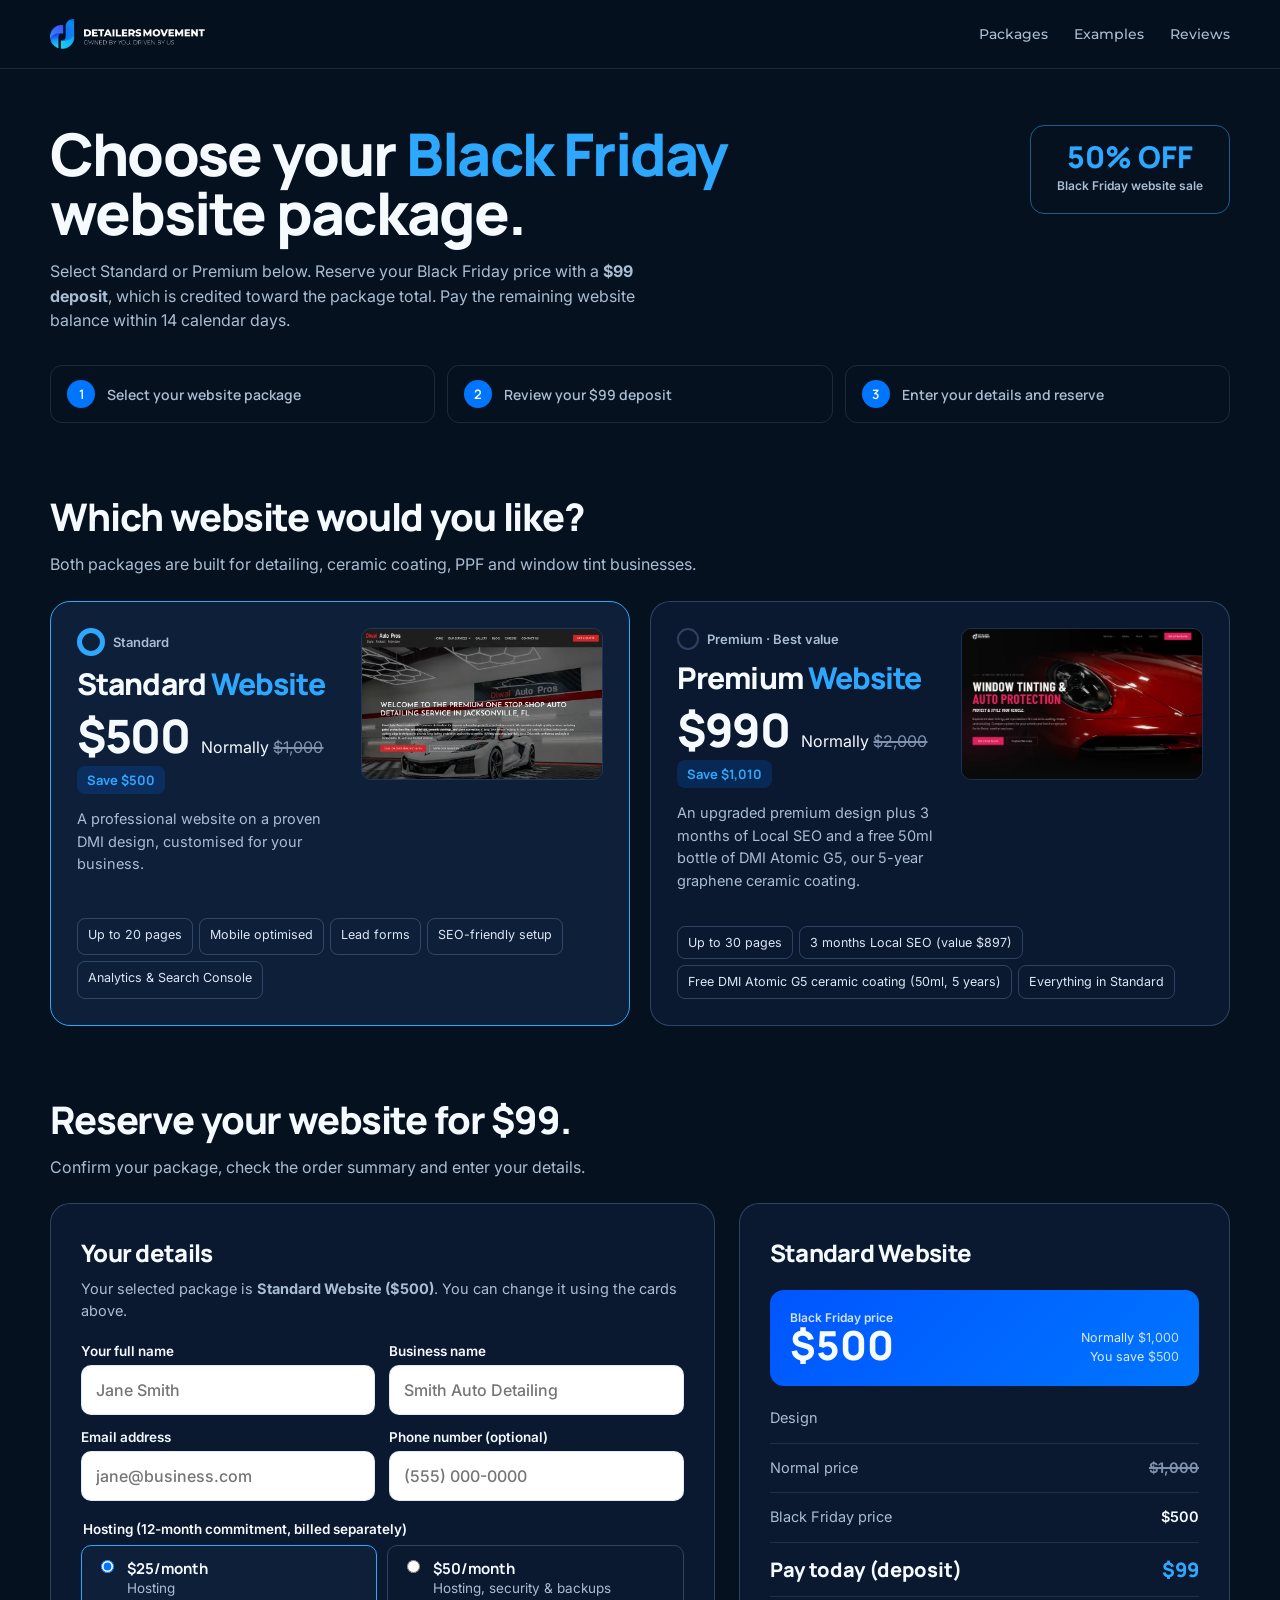
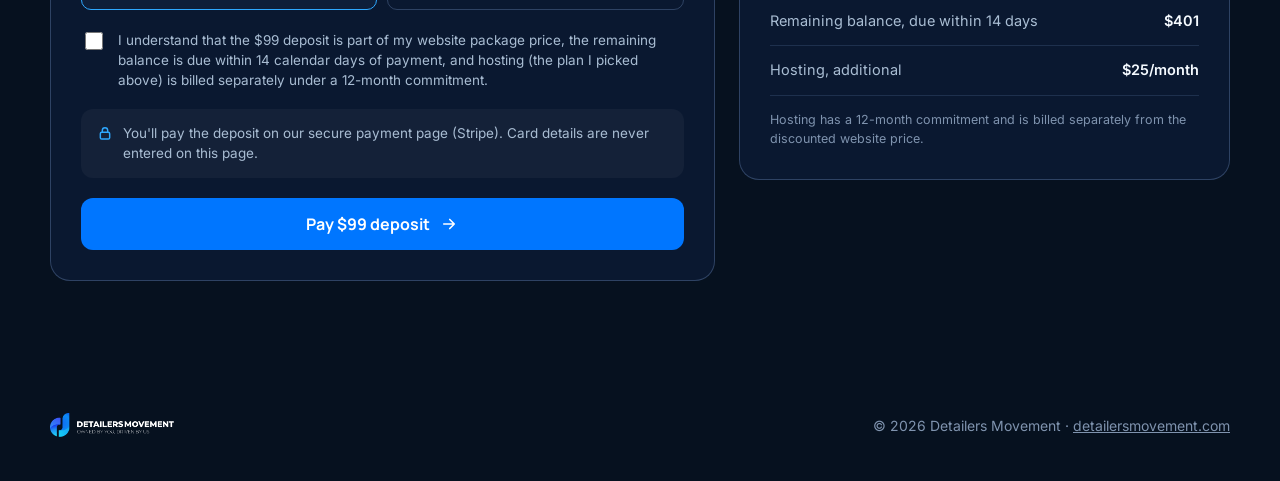
==== commit 76fde7a3: "Real DMI Atomic G5 bottle for the free Premium gift (replaces temp Apeax photo) Co-Authored-By: Clau" ====
--- a/site/checkout/index.html
+++ b/site/checkout/index.html
@@ -61,10 +61,10 @@
           <h3>Premium <span class="hl">Website</span></h3>
           <div class="p"><b>$990</b><span>Normally <s>$2,000</s></span></div>
           <span class="save">Save $1,010</span>
-          <p class="d">An upgraded premium design plus 3 months of Local SEO and a free 5-year ceramic coating bottle.</p>
+          <p class="d">An upgraded premium design plus 3 months of Local SEO and a free 50ml bottle of DMI Atomic G5, our 5-year graphene ceramic coating.</p>
         </div>
         <div class="img"><img src="../assets/prm-3-d.webp" alt="" width="1200" height="750"></div>
-        <div class="chips"><span>Up to 30 pages</span><span>3 months Local SEO (value $897)</span><span>Free 5-year ceramic coating (50ml)</span><span>Everything in Standard</span></div>
+        <div class="chips"><span>Up to 30 pages</span><span>3 months Local SEO (value $897)</span><span>Free DMI Atomic G5 ceramic coating (50ml, 5 years)</span><span>Everything in Standard</span></div>
       </label>
     </div>
 
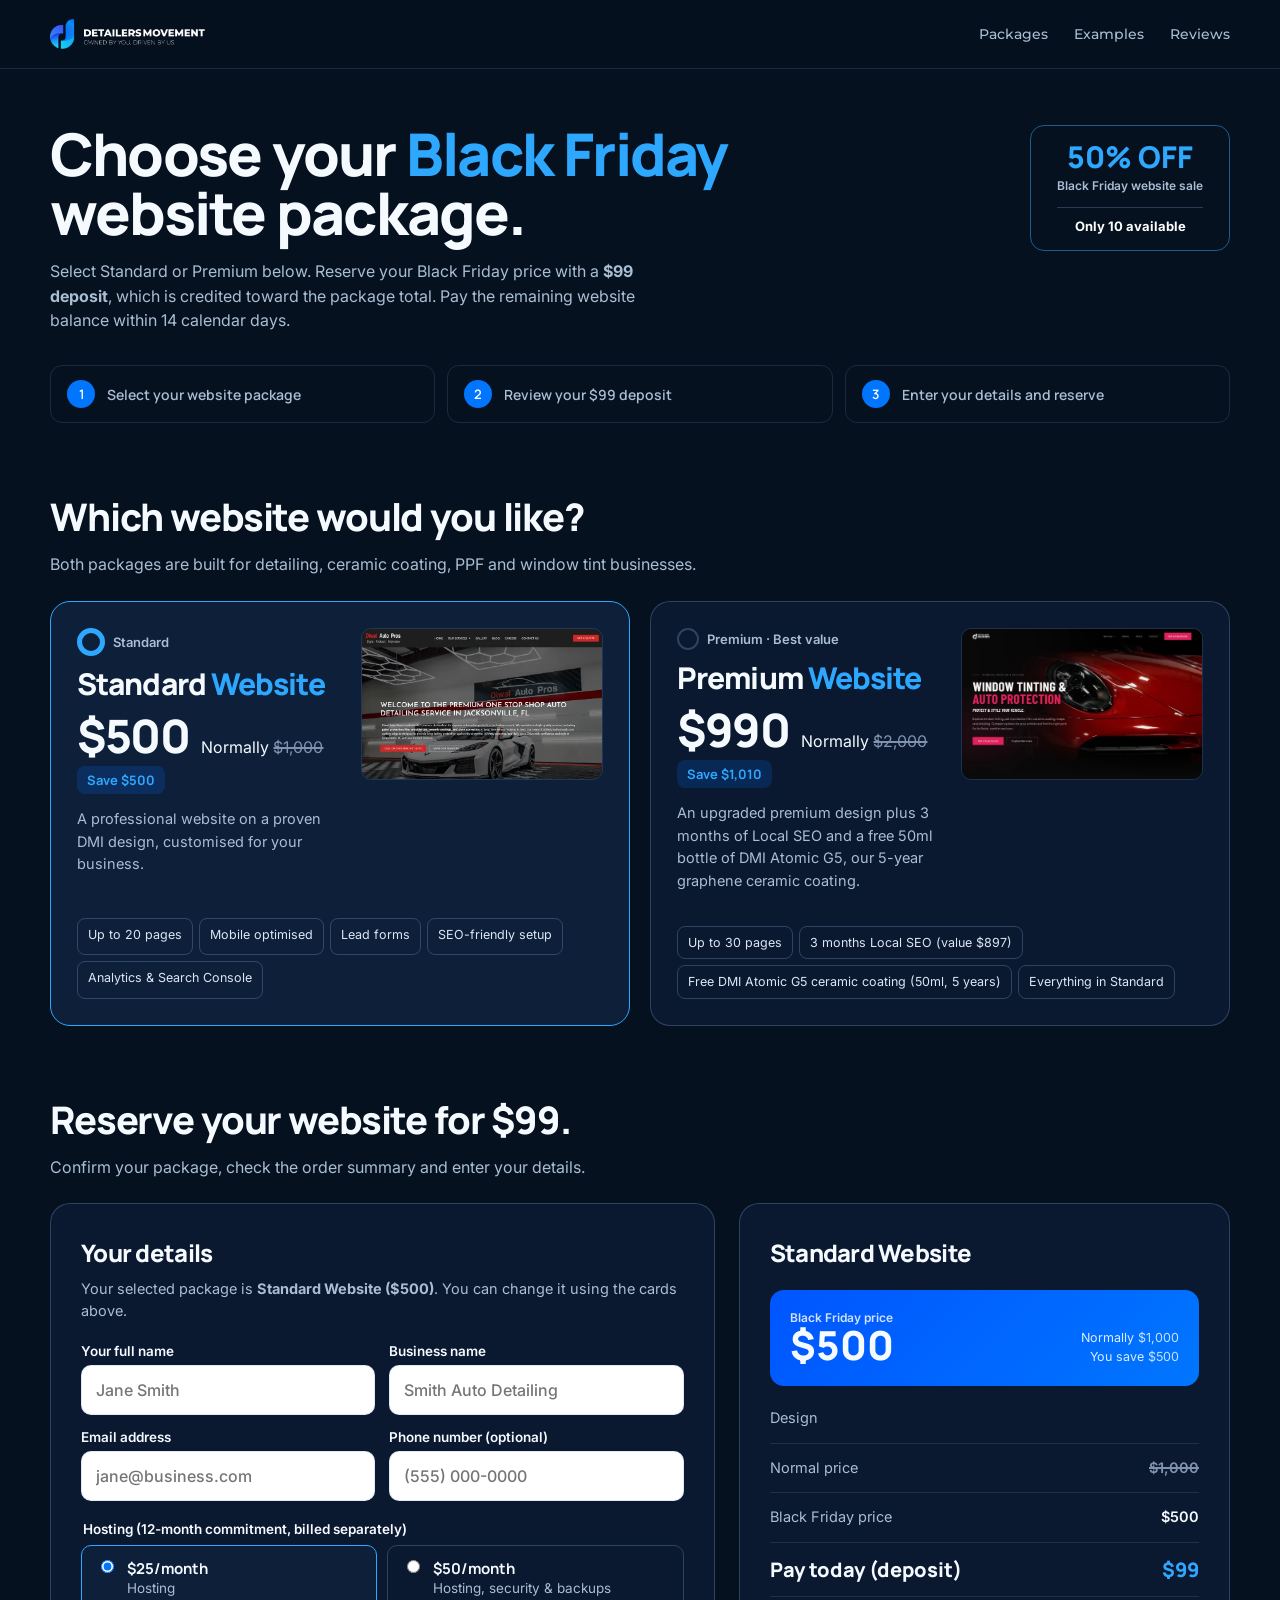
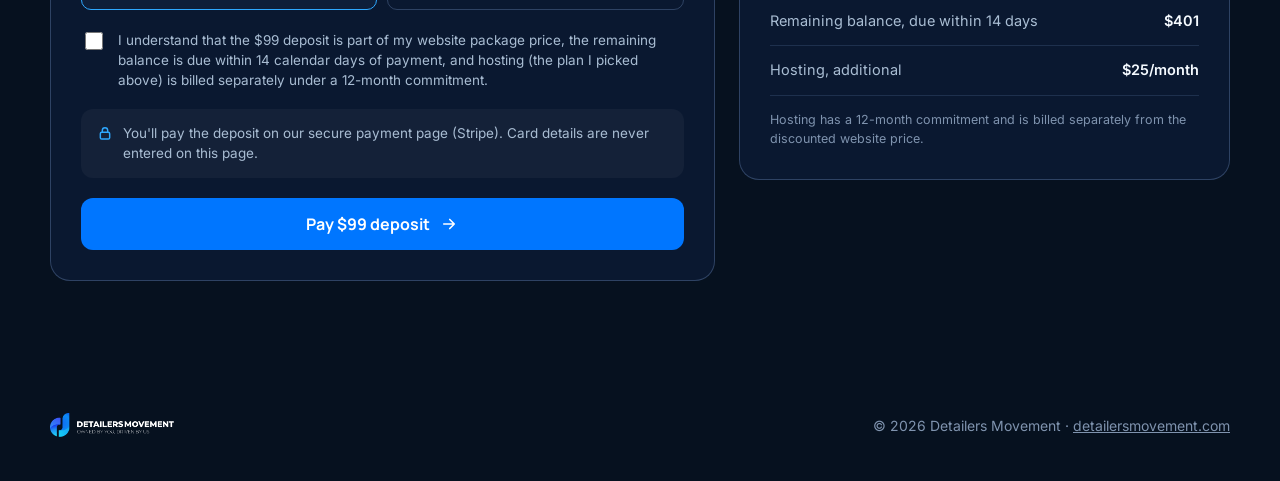
==== commit b1380ab8: "Live 'Only 10 available' counter from GHL paid deposits (hero + checkout) Co-Authored-By: Claude Opu" ====
--- a/site/checkout/index.html
+++ b/site/checkout/index.html
@@ -31,7 +31,7 @@
         <h1>Choose your <span class="hl">Black Friday</span><br>website package.</h1>
         <p class="intro">Select Standard or Premium below. Reserve your Black Friday price with a <b>$99 deposit</b>, which is credited toward the package total. Pay the remaining website balance within 14 calendar days.</p>
       </div>
-      <div class="badge"><b>50% OFF</b><span>Black Friday website sale</span></div>
+      <div class="badge"><b>50% OFF</b><span>Black Friday website sale</span><div class="bf-spots" data-spots><p><b>Only 10 available</b><span data-left></span></p><i aria-hidden="true"></i></div></div>
     </div>
     <ol class="steps">
       <li>Select your website package</li>
--- a/site/assets/bf.css
+++ b/site/assets/bf.css
@@ -269,3 +269,13 @@
 .host input{margin-top:2px;accent-color:var(--blue);flex:none}
 .host b{display:block;color:var(--text);font:700 15px Manrope,Inter,sans-serif}
 @media (max-width:640px){.host{grid-template-columns:1fr}}
+
+/* "Only 10 available" counter inside the checkout badge */
+.co .badge .bf-spots{margin-top:10px;padding-top:10px;border-top:1px solid var(--line2)}
+.co .badge .bf-spots p{margin:0;font:500 13px Inter,sans-serif;color:var(--muted)}
+.co .badge .bf-spots p b{display:inline;font:700 13px Inter,sans-serif;color:#fff}
+.co .badge .bf-spots p span{font:700 13px Inter,sans-serif;color:var(--bright)}
+.co .badge .bf-spots i{display:flex;gap:3px;margin-top:7px}
+.co .badge .bf-spots i em{flex:1;height:5px;border-radius:2px;background:var(--blue)}
+.co .badge .bf-spots i em.x{background:var(--line2)}
+.co .badge .bf-spots:not(.on) i{display:none}
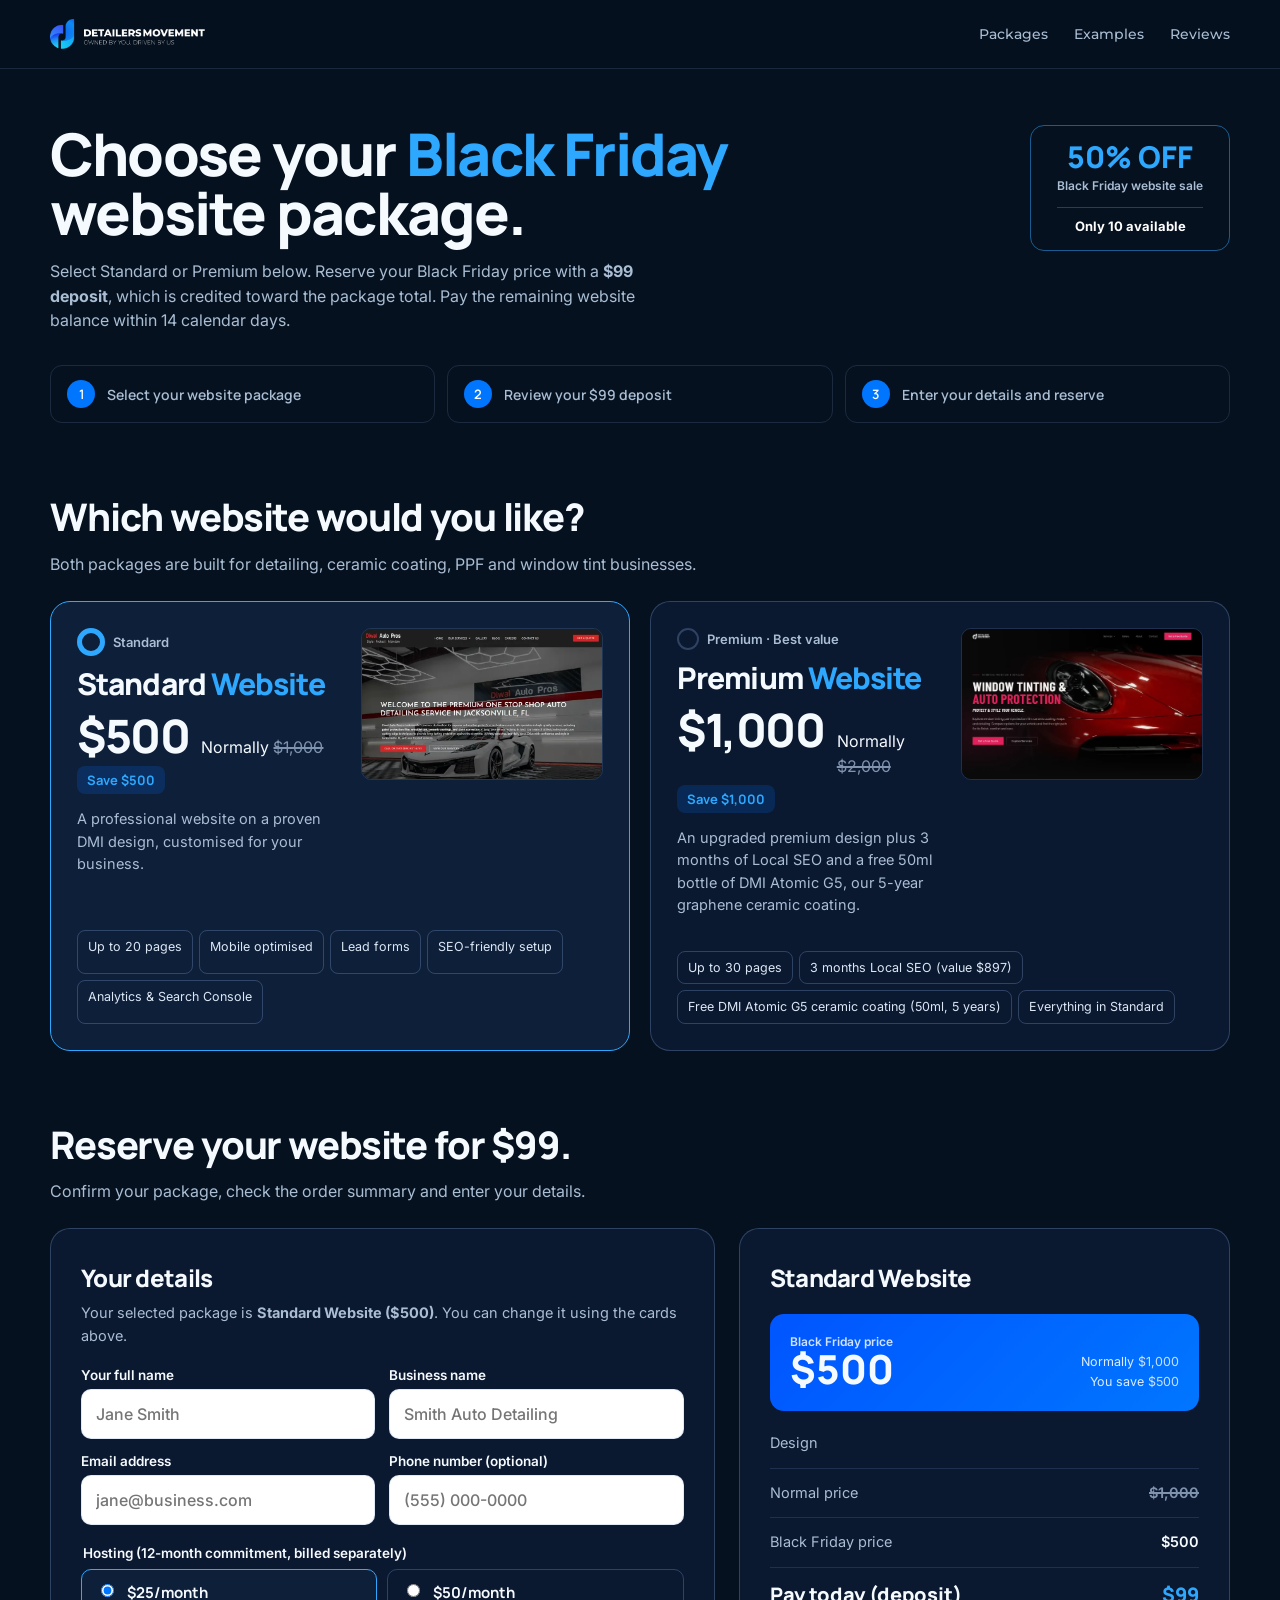
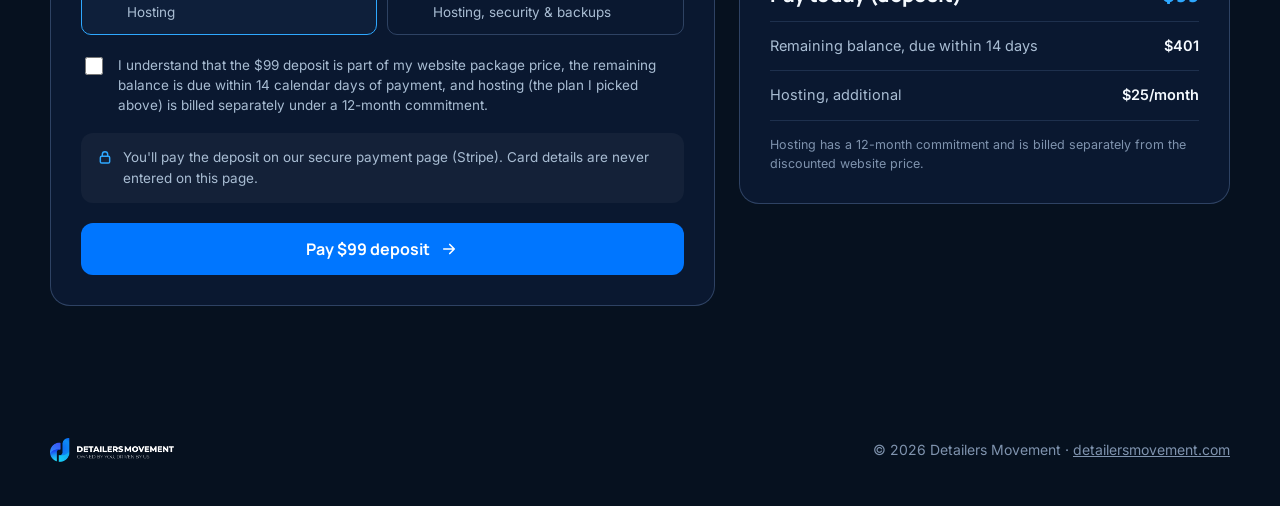
==== commit 7084eb34: "Premium price $990 -> $1,000 on all pages (Ed 10/11) Co-Authored-By: Claude Opus 5.5 <noreply@anthro" ====
--- a/site/checkout/index.html
+++ b/site/checkout/index.html
@@ -59,8 +59,8 @@
         <div>
           <span class="lbl">Premium · Best value</span>
           <h3>Premium <span class="hl">Website</span></h3>
-          <div class="p"><b>$990</b><span>Normally <s>$2,000</s></span></div>
-          <span class="save">Save $1,010</span>
+          <div class="p"><b>$1,000</b><span>Normally <s>$2,000</s></span></div>
+          <span class="save">Save $1,000</span>
           <p class="d">An upgraded premium design plus 3 months of Local SEO and a free 50ml bottle of DMI Atomic G5, our 5-year graphene ceramic coating.</p>
         </div>
         <div class="img"><img src="../assets/prm-3-d.webp" alt="" width="1200" height="750"></div>
